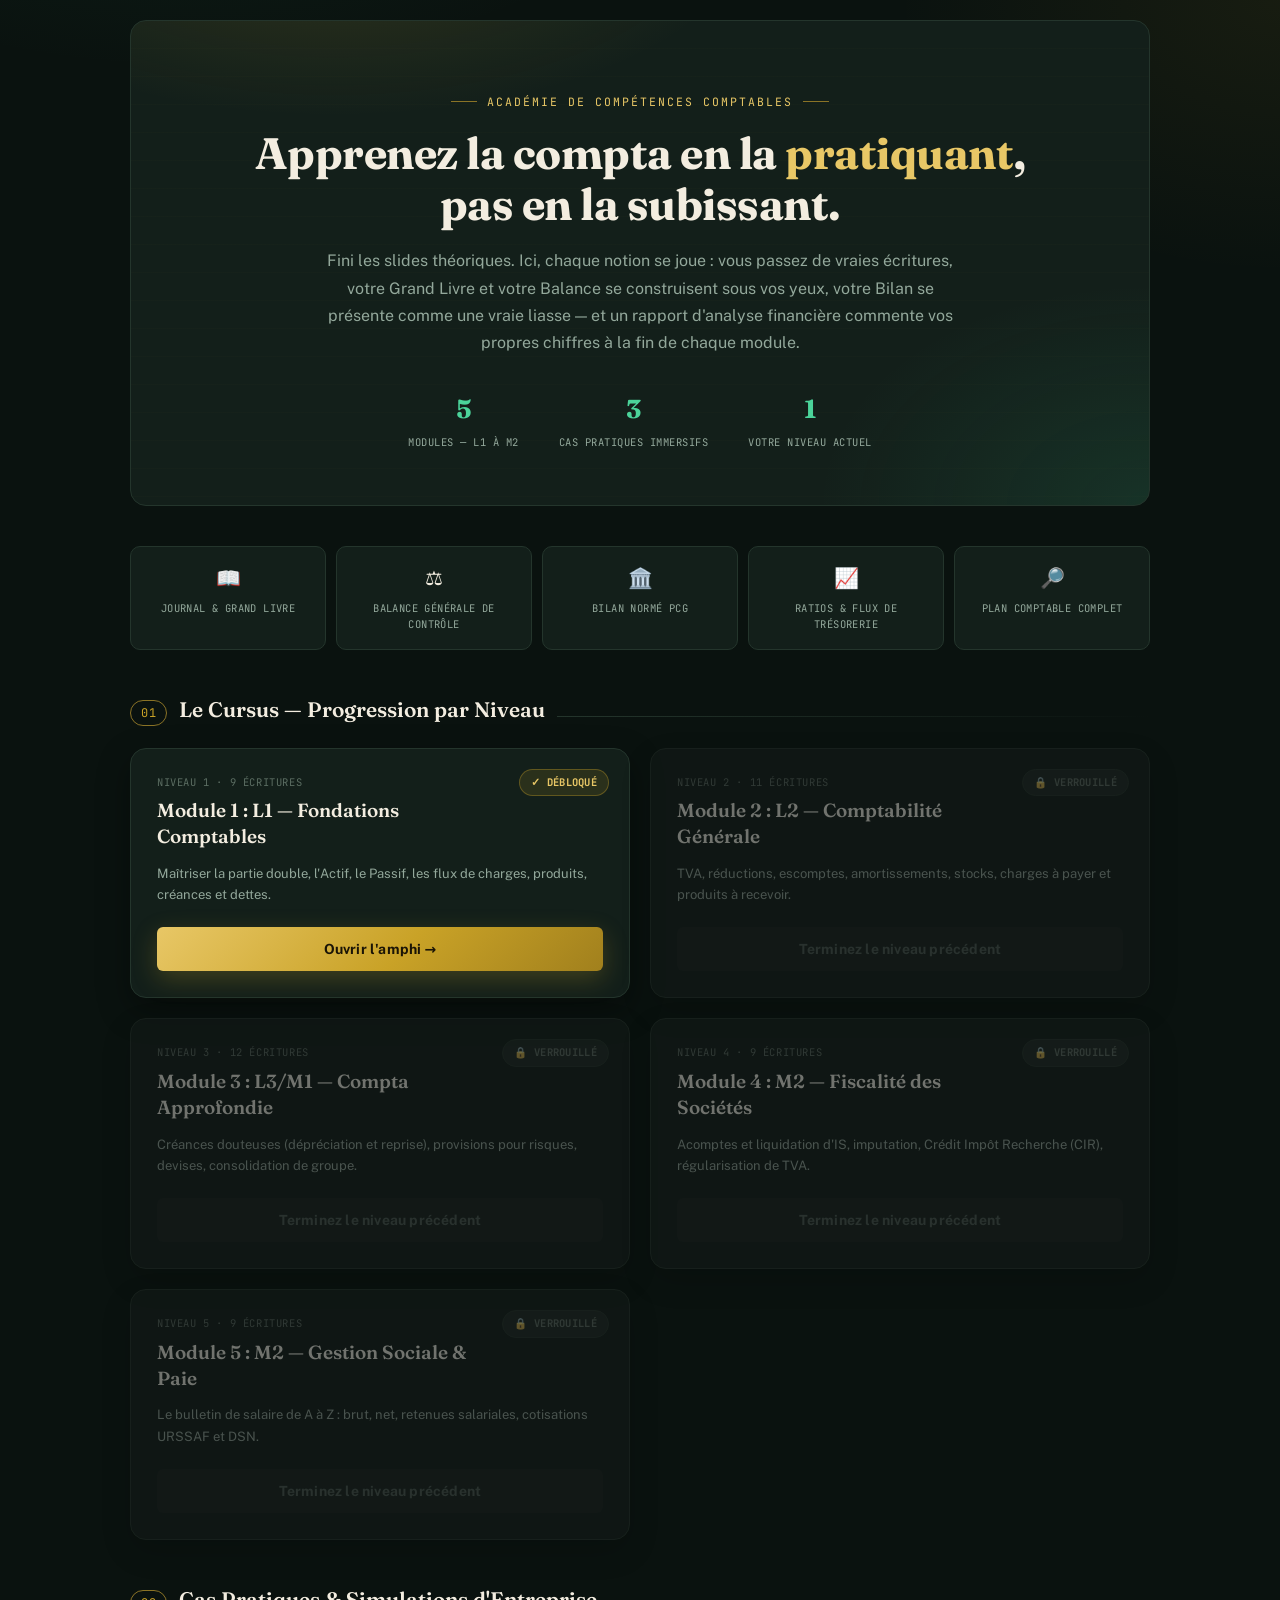
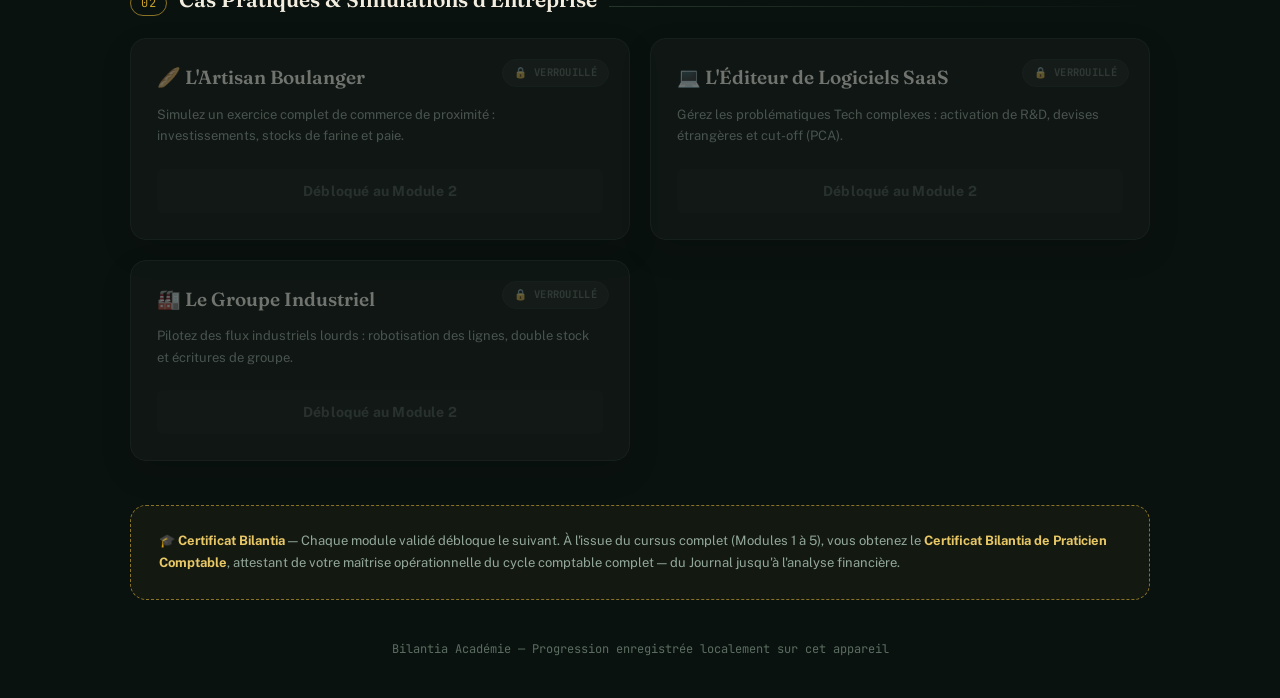
==== index.html @ 4e17cd3b "Rename Index.html to index.html" ====
<!DOCTYPE html>
<html lang="fr">
<head>
    <meta charset="UTF-8">
    <meta name="viewport" content="width=device-width, initial-scale=1.0">
    <title>Bilantia | Académie de Compétences Comptables</title>
    <meta name="description" content="Apprenez la comptabilité en passant de vraies écritures, pas en lisant des slides. Journal, Grand Livre, Balance, Bilan normé et analyse financière — comme en cabinet.">
    <link rel="stylesheet" href="style.css">
    <style>
        body { padding: 20px; box-sizing: border-box; }
        .hub-container { max-width: 1020px; width: 100%; margin: 0 auto; }

        .hero {
            position: relative;
            padding: 64px 40px 52px;
            margin-bottom: 40px;
            border-radius: var(--radius-lg);
            border: 1px solid var(--border-color);
            background:
                radial-gradient(ellipse 700px 320px at 20% -20%, rgba(201,162,39,0.16), transparent 60%),
                radial-gradient(ellipse 600px 400px at 100% 100%, rgba(47,168,118,0.14), transparent 55%),
                var(--bg-card);
            overflow: hidden;
            text-align: center;
        }
        .hero::after {
            content: "";
            position: absolute; inset: 0;
            background-image: repeating-linear-gradient(180deg, transparent, transparent 27px, rgba(201,162,39,0.03) 28px);
            pointer-events: none;
        }
        .hero-eyebrow {
            font-family: var(--font-mono); font-size: 11.5px; letter-spacing: 2px; text-transform: uppercase;
            color: var(--gold-bright); margin-bottom: 18px; display: inline-flex; align-items: center; gap: 10px;
        }
        .hero-eyebrow::before, .hero-eyebrow::after { content: ""; width: 26px; height: 1px; background: var(--gold-dim); }
        .hero h1 {
            font-family: var(--font-display); font-weight: 700; font-size: 44px; line-height: 1.15;
            margin: 0 0 18px; color: var(--text-main); letter-spacing: -0.5px;
        }
        .hero h1 em { font-style: normal; color: var(--gold-bright); }
        .hero p.lede { color: var(--text-muted); font-size: 16px; line-height: 1.7; max-width: 640px; margin: 0 auto 8px; position: relative; }
        .hero-stats { display: flex; justify-content: center; gap: 40px; margin-top: 34px; flex-wrap: wrap; position: relative; }
        .hero-stat { text-align: center; }
        .hero-stat strong { display: block; font-family: var(--font-display); font-size: 26px; font-weight: 700; color: var(--emerald-bright); }
        .hero-stat span { font-family: var(--font-mono); font-size: 10.5px; color: var(--text-muted); text-transform: uppercase; letter-spacing: 0.5px; }

        .feature-strip { display: grid; grid-template-columns: repeat(5, 1fr); gap: 10px; margin-bottom: 44px; }
        @media(max-width: 900px) { .feature-strip { grid-template-columns: repeat(2, 1fr); } }
        .feature-chip {
            background: var(--bg-card); border: 1px solid var(--border-color); border-radius: var(--radius-md);
            padding: 16px 14px; text-align: center;
        }
        .feature-chip .ic { font-size: 20px; margin-bottom: 8px; }
        .feature-chip .tt { font-family: var(--font-mono); font-size: 10.5px; color: var(--text-muted); text-transform: uppercase; letter-spacing: 0.4px; line-height: 1.5; }

        .section-header { display: flex; align-items: baseline; gap: 12px; margin-bottom: 22px; margin-top: 44px; }
        .section-header .num { font-family: var(--font-mono); font-size: 12px; color: var(--gold); border: 1px solid var(--gold-dim); border-radius: 20px; padding: 3px 10px; letter-spacing: 0.5px; }
        .section-header h2 { font-family: var(--font-display); font-weight: 600; font-size: 21px; color: var(--text-main); margin: 0; }
        .section-header .rule { flex: 1; height: 1px; background: linear-gradient(90deg, var(--border-color), transparent); }

        .modules-grid { display: grid; grid-template-columns: 1fr 1fr; gap: 20px; margin-bottom: 12px; }
        @media(max-width: 768px) { .modules-grid { grid-template-columns: 1fr; } .hero h1 { font-size: 32px; } .hero { padding: 44px 24px 36px; } }

        .module-card .level-tag { font-family: var(--font-mono); font-size: 10.5px; color: var(--text-faint); text-transform: uppercase; letter-spacing: 0.6px; margin-bottom: 8px; display: block; }

        .certificate-note {
            margin-top: 44px; padding: 24px 28px; border-radius: var(--radius-lg); border: 1px dashed var(--gold-dim);
            background: rgba(201,162,39,0.05); font-size: 13px; color: var(--text-muted); line-height: 1.7;
        }
        .certificate-note strong { color: var(--gold-bright); }

        footer.hub-footer { text-align: center; margin: 40px 0 20px; color: var(--text-faint); font-size: 12px; font-family: var(--font-mono); }
    </style>
</head>
<body>
    <div class="hub-container" style="animation: slideUp 0.5s ease;">

        <div class="hero">
            <div class="hero-eyebrow">Académie de compétences comptables</div>
            <h1>Apprenez la compta en la <em>pratiquant</em>,<br>pas en la subissant.</h1>
            <p class="lede">Fini les slides théoriques. Ici, chaque notion se joue : vous passez de vraies écritures, votre Grand Livre et votre Balance se construisent sous vos yeux, votre Bilan se présente comme une vraie liasse — et un rapport d'analyse financière commente vos propres chiffres à la fin de chaque module.</p>
            <div class="hero-stats">
                <div class="hero-stat"><strong id="stat-modules">5</strong><span>Modules — L1 à M2</span></div>
                <div class="hero-stat"><strong id="stat-cases">3</strong><span>Cas pratiques immersifs</span></div>
                <div class="hero-stat"><strong id="stat-level">1</strong><span>Votre niveau actuel</span></div>
            </div>
        </div>

        <div class="feature-strip">
            <div class="feature-chip"><div class="ic">📖</div><div class="tt">Journal &amp; Grand Livre</div></div>
            <div class="feature-chip"><div class="ic">⚖️</div><div class="tt">Balance Générale de Contrôle</div></div>
            <div class="feature-chip"><div class="ic">🏛️</div><div class="tt">Bilan Normé PCG</div></div>
            <div class="feature-chip"><div class="ic">📈</div><div class="tt">Ratios &amp; Flux de Trésorerie</div></div>
            <div class="feature-chip"><div class="ic">🔎</div><div class="tt">Plan Comptable Complet</div></div>
        </div>

        <div class="section-header">
            <span class="num">01</span>
            <h2>Le Cursus — Progression par Niveau</h2>
            <div class="rule"></div>
        </div>
        <div class="modules-grid" id="modules-list"></div>

        <div class="section-header">
            <span class="num">02</span>
            <h2>Cas Pratiques &amp; Simulations d'Entreprise</h2>
            <div class="rule"></div>
        </div>
        <div class="modules-grid" id="cases-list"></div>

        <div class="certificate-note">
            🎓 <strong>Certificat Bilantia</strong> — Chaque module validé débloque le suivant. À l'issue du cursus complet (Modules 1 à 5), vous obtenez le <strong>Certificat Bilantia de Praticien Comptable</strong>, attestant de votre maîtrise opérationnelle du cycle comptable complet — du Journal jusqu'à l'analyse financière.
        </div>

        <footer class="hub-footer">Bilantia Académie — Progression enregistrée localement sur cet appareil</footer>
    </div>

    <script>
        const configModules = [
            { id: "mod1", name: "Module 1 : L1 — Fondations Comptables", desc: "Maîtriser la partie double, l'Actif, le Passif, les flux de charges, produits, créances et dettes.", level: 1, tag: "9 écritures" },
            { id: "mod2", name: "Module 2 : L2 — Comptabilité Générale", desc: "TVA, réductions, escomptes, amortissements, stocks, charges à payer et produits à recevoir.", level: 2, tag: "11 écritures" },
            { id: "mod3", name: "Module 3 : L3/M1 — Compta Approfondie", desc: "Créances douteuses (dépréciation et reprise), provisions pour risques, devises, consolidation de groupe.", level: 3, tag: "12 écritures" },
            { id: "mod4", name: "Module 4 : M2 — Fiscalité des Sociétés", desc: "Acomptes et liquidation d'IS, imputation, Crédit Impôt Recherche (CIR), régularisation de TVA.", level: 4, tag: "9 écritures" },
            { id: "mod5", name: "Module 5 : M2 — Gestion Sociale & Paie", desc: "Le bulletin de salaire de A à Z : brut, net, retenues salariales, cotisations URSSAF et DSN.", level: 5, tag: "9 écritures" }
        ];

        const configCases = [
            { id: "boulangerie", name: "🥖 L'Artisan Boulanger", desc: "Simulez un exercice complet de commerce de proximité : investissements, stocks de farine et paie." },
            { id: "saas", name: "💻 L'Éditeur de Logiciels SaaS", desc: "Gérez les problématiques Tech complexes : activation de R&D, devises étrangères et cut-off (PCA)." },
            { id: "industrie", name: "🏭 Le Groupe Industriel", desc: "Pilotez des flux industriels lourds : robotisation des lignes, double stock et écritures de groupe." }
        ];

        function renderHub() {
            let userProgress = parseInt(localStorage.getItem('bt_highest_level')) || 1;
            document.getElementById('stat-level').innerText = userProgress;

            const modContainer = document.getElementById('modules-list');
            modContainer.innerHTML = '';
            configModules.forEach(mod => {
                const isLocked = mod.level > userProgress;
                modContainer.innerHTML += `
                    <div class="module-card ${isLocked ? 'locked' : ''}">
                        <span class="${isLocked ? 'lock-badge' : 'unlocked-badge'}">${isLocked ? '🔒 Verrouillé' : '✓ Débloqué'}</span>
                        <span class="level-tag">Niveau ${mod.level} · ${mod.tag}</span>
                        <h3>${mod.name}</h3>
                        <p>${mod.desc}</p>
                        <button ${isLocked ? 'disabled' : ''} onclick="launch('${mod.id}')" class="btn-main" style="${isLocked ? 'background:#1a2420;color:#4d5c53;box-shadow:none;cursor:not-allowed;' : ''}">
                            ${isLocked ? 'Terminez le niveau précédent' : "Ouvrir l'amphi →"}
                        </button>
                    </div>`;
            });

            const casesContainer = document.getElementById('cases-list');
            casesContainer.innerHTML = '';
            configCases.forEach(c => {
                const isLocked = userProgress < 2;
                casesContainer.innerHTML += `
                    <div class="module-card ${isLocked ? 'locked' : ''}">
                        <span class="${isLocked ? 'lock-badge' : 'unlocked-badge'}" style="${isLocked ? '' : 'color:#7fb1e8;background:rgba(77,143,209,0.15);border-color:rgba(77,143,209,0.35);'}">${isLocked ? '🔒 Verrouillé' : '⚡ Simulateur'}</span>
                        <h3>${c.name}</h3>
                        <p>${c.desc}</p>
                        <button ${isLocked ? 'disabled' : ''} onclick="launch('${c.id}')" class="btn-main" style="${isLocked ? 'background:#1a2420;color:#4d5c53;box-shadow:none;cursor:not-allowed;' : 'background:linear-gradient(135deg, #7fb1e8 0%, #4d8fd1 100%);color:#0a1512;box-shadow:0 8px 22px rgba(77,143,209,0.25);'}">
                            ${isLocked ? 'Débloqué au Module 2' : "Lancer l'immersion →"}
                        </button>
                    </div>`;
            });
        }

        function launch(id) {
            localStorage.setItem('bt_current_module', id);
            localStorage.removeItem('bt_active_save');
            window.location.href = 'game.html';
        }

        window.onload = renderHub;
    </script>
</body>
</html>
---- style.css ----
@import url('https://fonts.googleapis.com/css2?family=Fraunces:opsz,wght@9..144,500;9..144,600;9..144,700;9..144,800&family=Public+Sans:wght@400;500;600;700;800&family=JetBrains+Mono:wght@400;500;600;700&display=swap');

/* ============================================================
   EXPERTCOMPTA — DESIGN SYSTEM "GRAND LIVRE"
   Palette: encre de bilan (vert forêt profond) + sceau doré
   Serif éditoriale pour les titres, mono pour tous les chiffres
   ============================================================ */

:root {
    /* Surfaces */
    --bg-void: #0a120f;
    --bg-main: #0d1613;
    --bg-card: #131f1a;
    --bg-card-raised: #182620;
    --bg-inset: #0a1512;
    --border-color: #24352c;
    --border-soft: #1c2820;

    /* Text */
    --text-main: #f3ede0;
    --text-muted: #93a89b;
    --text-faint: #5b6d62;
    --paper: #f3ede0;

    /* Accents */
    --gold: #c9a227;
    --gold-bright: #e8c766;
    --gold-dim: #8a7326;
    --emerald: #2fa876;
    --emerald-bright: #4bd39a;
    --emerald-deep: #123527;
    --debit-red: #c1503d;
    --debit-red-bright: #e2725c;
    --credit-blue: #4d8fd1;

    --gradient-seal: linear-gradient(135deg, #e8c766 0%, #c9a227 55%, #a1801d 100%);
    --gradient-emerald: linear-gradient(135deg, #4bd39a 0%, #2fa876 100%);
    --gradient-vault: linear-gradient(180deg, #131f1a 0%, #0d1613 100%);

    --radius-sm: 6px;
    --radius-md: 10px;
    --radius-lg: 16px;

    --shadow-card: 0 12px 32px rgba(0,0,0,0.35);
    --shadow-gold: 0 8px 24px rgba(201,162,39,0.25);
    --shadow-emerald: 0 8px 24px rgba(47,168,118,0.22);

    --font-display: 'Fraunces', Georgia, serif;
    --font-body: 'Public Sans', system-ui, sans-serif;
    --font-mono: 'JetBrains Mono', 'SF Mono', monospace;
}

* { box-sizing: border-box; }

body {
    font-family: var(--font-body);
    background-color: var(--bg-void);
    background-image:
        radial-gradient(ellipse 900px 500px at 15% -10%, rgba(47,168,118,0.10), transparent 60%),
        radial-gradient(ellipse 700px 500px at 100% 0%, rgba(201,162,39,0.07), transparent 55%);
    color: var(--text-main);
    margin: 0; padding: 0;
    -webkit-font-smoothing: antialiased;
    line-height: 1.5;
}

.container { max-width: 1400px; margin: 0 auto; padding: 25px; }

::selection { background: rgba(201,162,39,0.35); color: var(--text-main); }

/* Scrollbar, subtle */
::-webkit-scrollbar { width: 10px; height: 10px; }
::-webkit-scrollbar-track { background: var(--bg-void); }
::-webkit-scrollbar-thumb { background: var(--border-color); border-radius: 10px; }
::-webkit-scrollbar-thumb:hover { background: var(--gold-dim); }

/* ============================================================
   HEADER
   ============================================================ */
header {
    display: flex;
    justify-content: space-between;
    align-items: center;
    background: linear-gradient(180deg, rgba(19,31,26,0.92) 0%, rgba(13,22,19,0.92) 100%);
    backdrop-filter: blur(14px);
    padding: 18px 28px;
    border-radius: var(--radius-lg);
    border: 1px solid var(--border-color);
    margin-bottom: 25px;
    box-shadow: var(--shadow-card);
    position: relative;
}
header::before {
    content: "";
    position: absolute; top: 0; left: 24px; right: 24px; height: 1px;
    background: linear-gradient(90deg, transparent, rgba(201,162,39,0.5), transparent);
}

.header-right-block { display: flex; align-items: center; gap: 18px !important; }

.xp-container { display: flex; flex-direction: column; justify-content: center; }

.logo {
    font-family: var(--font-display);
    font-size: 23px;
    font-weight: 700;
    color: var(--text-main);
    letter-spacing: 0.2px;
    cursor: pointer;
    display: flex;
    align-items: center;
    gap: 9px;
}
.logo::before {
    content: "◈";
    color: var(--gold);
    font-size: 18px;
}
.mission-subtitle {
    font-family: var(--font-mono);
    font-size: 11.5px;
    color: var(--text-muted);
    margin-top: 5px;
    font-weight: 500;
    letter-spacing: 0.3px;
    text-transform: uppercase;
}

.grid { display: grid; grid-template-columns: 1.1fr 0.9fr; gap: 25px; }
@media (max-width: 1150px) { .grid { grid-template-columns: 1fr; } }

/* ============================================================
   CARDS — "feuillets de grand livre"
   ============================================================ */
.card {
    background:
        repeating-linear-gradient(180deg, transparent, transparent 27px, rgba(201,162,39,0.035) 28px),
        var(--bg-card);
    border: 1px solid var(--border-color);
    border-radius: var(--radius-lg);
    padding: 26px;
    margin-bottom: 22px;
    box-shadow: var(--shadow-card);
    position: relative;
    overflow: hidden;
}
.card::before {
    content: "";
    position: absolute; left: 0; top: 0; bottom: 0; width: 3px;
    background: var(--gradient-emerald);
    opacity: 0.55;
}

.module-card {
    background: var(--bg-card);
    border: 1px solid var(--border-color);
    border-radius: var(--radius-lg);
    padding: 26px;
    position: relative;
    box-shadow: var(--shadow-card);
    transition: all 0.25s ease;
}
.module-card:hover:not(.locked) { border-color: var(--gold-dim); transform: translateY(-3px); box-shadow: var(--shadow-gold); }
.module-card.locked { opacity: 0.45; cursor: not-allowed; filter: grayscale(0.4); }

.module-card h3 {
    font-family: var(--font-display);
    margin-top: 0;
    font-size: 19px;
    font-weight: 600;
    color: var(--text-main);
    margin-bottom: 12px;
    padding-right: 120px;
    line-height: 1.35;
}
.module-card p { font-size: 13px; color: var(--text-muted); line-height: 1.65; margin-bottom: 22px; padding-right: 8px; }

.grid-2 { display: grid; grid-template-columns: 1fr 1fr; gap: 20px; }
.form-group { margin-bottom: 15px; }
label {
    display: block; font-weight: 600; font-size: 11px; color: var(--gold-bright);
    margin-bottom: 7px; text-transform: uppercase; letter-spacing: 0.8px;
    font-family: var(--font-mono);
}

select, input[type="number"] {
    width: 100%; padding: 12px 14px; background-color: var(--bg-inset); border: 1px solid var(--border-color);
    border-radius: var(--radius-sm); color: var(--text-main); box-sizing: border-box; font-size: 14px; font-weight: 500;
    font-family: var(--font-mono);
    transition: border-color 0.2s ease, box-shadow 0.2s ease;
}
select:focus, input[type="number"]:focus { outline: none; border-color: var(--gold); box-shadow: 0 0 0 3px rgba(201,162,39,0.15); }

/* ============================================================
   BUTTONS
   ============================================================ */
.btn-main {
    background: var(--gradient-seal); color: #1a1406; border: none;
    padding: 14px 20px; border-radius: var(--radius-sm); font-weight: 700; font-size: 14px; cursor: pointer; width: 100%;
    box-shadow: var(--shadow-gold); transition: all 0.2s ease;
    font-family: var(--font-body);
    letter-spacing: 0.2px;
}
.btn-main:hover { transform: translateY(-1px); box-shadow: 0 10px 28px rgba(201,162,39,0.4); filter: brightness(1.05); }
.btn-main:active { transform: translateY(0); }

.btn-secondary {
    background: var(--bg-card-raised); border: 1px solid var(--border-color); color: var(--text-main);
    padding: 9px 16px; border-radius: var(--radius-sm); font-size: 13px; font-weight: 600; cursor: pointer;
    transition: all 0.2s ease;
}
.btn-secondary:hover { background: #203026; border-color: var(--gold-dim); }

.btn-danger {
    background: rgba(193,80,61,0.12); border: 1px solid rgba(193,80,61,0.3); color: var(--debit-red-bright);
    padding: 5px 9px; border-radius: 6px; cursor: pointer; font-size: 12px; transition: all 0.2s ease;
}
.btn-danger:hover { background: var(--debit-red); color: white; }

.error-box {
    background: rgba(193,80,61,0.1); border: 1px solid rgba(193,80,61,0.3); color: #f0ada0;
    padding: 14px 16px; border-radius: var(--radius-sm); margin-bottom: 20px; font-size: 13.5px; display: none;
    display: none; align-items: center; gap: 10px;
}
.error-box.visible { display: flex; }

.financial-line {
    display: flex; justify-content: space-between; align-items: center; font-size: 13px; padding: 9px 13px;
    background: rgba(10,21,18,0.5); border-radius: 6px; margin-bottom: 6px; border-left: 3px solid transparent;
    font-family: var(--font-mono);
}
.financial-line span:first-child { font-family: var(--font-body); color: var(--text-muted); }
.financial-line strong { color: var(--text-main); font-weight: 600; }

/* ============================================================
   BILAN SUB-TITLES
   ============================================================ */
.title-actif, .title-passif {
    font-family: var(--font-mono);
    font-size: 11.5px;
    letter-spacing: 0.6px;
    text-transform: uppercase;
    padding-bottom: 8px;
    margin-bottom: 18px;
    margin-top: 5px;
    font-weight: 600;
}
.title-actif { color: var(--emerald-bright); border-bottom: 2px solid rgba(47,168,118,0.2); }
.title-passif { color: #7fb1e8; border-bottom: 2px solid rgba(77,143,209,0.2); }

#actif-list .financial-line { border-left-color: var(--emerald); }
#passif-list .financial-line { border-left-color: var(--credit-blue); }
#charges-list .financial-line { border-left-color: var(--debit-red); }
#produits-list .financial-line { border-left-color: var(--gold); }

/* ============================================================
   LEDGER TABLE — double-entry look, red/green ink convention
   ============================================================ */
table { width: 100%; border-collapse: collapse; }
th, td { padding: 12px 10px; border-bottom: 1px solid var(--border-soft); font-size: 13px; text-align: left; }
th {
    color: var(--text-faint); font-size: 10.5px; text-transform: uppercase; letter-spacing: 0.7px;
    font-family: var(--font-mono); font-weight: 600;
}
th:nth-child(2) { color: var(--debit-red-bright); border-right: 1px solid var(--border-soft); }
th:nth-child(3) { color: var(--emerald-bright); }
td:nth-child(2), td:nth-child(3) { font-family: var(--font-mono); }
td:nth-child(2) { border-right: 1px solid var(--border-soft); color: var(--debit-red-bright); }
td:nth-child(3) { color: var(--emerald-bright); }
td strong { color: var(--gold-bright); font-family: var(--font-mono); font-weight: 600; }

/* ============================================================
   XP / PROGRESS
   ============================================================ */
.xp-text {
    font-size: 10.5px; font-weight: 700; color: var(--gold-bright); text-align: left; margin-bottom: 6px;
    text-transform: uppercase; letter-spacing: 0.7px; font-family: var(--font-mono);
}
.xp-bar-container { width: 150px; height: 7px; background: var(--bg-inset); border-radius: 10px; overflow: hidden; border: 1px solid var(--border-color); }
.xp-bar { width: 0%; height: 100%; background: var(--gradient-seal); border-radius: 10px; transition: width 0.5s cubic-bezier(.4,0,.2,1); }

.lock-badge {
    position: absolute; top: 20px; right: 20px; background: #202b25; color: var(--text-faint);
    padding: 5px 11px; border-radius: 20px; font-size: 10.5px; font-weight: 700; border: 1px solid var(--border-color);
    font-family: var(--font-mono); letter-spacing: 0.3px; text-transform: uppercase;
}
.unlocked-badge {
    position: absolute; top: 20px; right: 20px; background: rgba(201,162,39,0.13); color: var(--gold-bright);
    padding: 5px 11px; border-radius: 20px; font-size: 10.5px; font-weight: 700; border: 1px solid rgba(201,162,39,0.35);
    font-family: var(--font-mono); letter-spacing: 0.3px; text-transform: uppercase;
}

/* ============================================================
   SUCCESS PANEL — stamped certificate feel
   ============================================================ */
.success-card {
    background:
        radial-gradient(circle at 90% -10%, rgba(201,162,39,0.14), transparent 55%),
        linear-gradient(135deg, rgba(47,168,118,0.12) 0%, rgba(18,53,39,0.15) 100%);
    border: 1px solid rgba(201,162,39,0.35);
    color: var(--paper);
    animation: slideUp 0.4s ease;
}
.success-card h3 {
    font-family: var(--font-display); font-weight: 700; color: var(--gold-bright); font-size: 19px; margin-top: 0;
    display: flex; align-items: center; gap: 8px;
}
@keyframes slideUp { from { transform: translateY(15px); opacity: 0; } to { transform: translateY(0); opacity: 1; } }

@media (prefers-reduced-motion: reduce) {
    * { animation-duration: 0.01ms !important; transition-duration: 0.01ms !important; }
}

/* ============================================================
   TABS
   ============================================================ */
.tab-nav {
    display: flex; gap: 6px; margin-bottom: 22px; flex-wrap: wrap;
    background: var(--bg-card); border: 1px solid var(--border-color); border-radius: var(--radius-md);
    padding: 6px;
}
.tab-btn {
    flex: 1; min-width: 120px; background: transparent; border: none; color: var(--text-muted);
    padding: 11px 14px; border-radius: 8px; font-size: 13px; font-weight: 600; cursor: pointer;
    font-family: var(--font-body); transition: all 0.2s ease;
}
.tab-btn:hover { background: var(--bg-card-raised); color: var(--text-main); }
.tab-btn.active { background: var(--gradient-seal); color: #1a1406; box-shadow: var(--shadow-gold); }

.tab-panel { display: none; animation: slideUp 0.3s ease; }
.tab-panel.active { display: block; }

.tab-heading {
    font-family: var(--font-display); font-weight: 600; font-size: 18px; color: var(--text-main);
    margin-bottom: 8px;
}
.tab-heading-sub { font-family: var(--font-mono); font-size: 11px; color: var(--text-faint); font-weight: 400; text-transform: uppercase; }
.tab-desc { font-size: 13.5px; color: var(--text-muted); line-height: 1.65; margin-bottom: 22px; max-width: 760px; }
.empty-state { color: var(--text-faint); font-size: 13px; font-style: italic; padding: 20px 0; }

/* ============================================================
   PIÈCE STRIP (date + numéro de pièce)
   ============================================================ */
.piece-strip {
    display: flex; gap: 16px; flex-wrap: wrap; font-family: var(--font-mono); font-size: 11px;
    color: var(--text-faint); margin-bottom: 12px; letter-spacing: 0.3px;
}
.piece-strip span { background: var(--bg-inset); border: 1px solid var(--border-soft); padding: 4px 10px; border-radius: 20px; }
.factor-tag { color: var(--gold-bright) !important; border-color: rgba(201,162,39,0.35) !important; }

.account-hint { font-size: 11.5px; color: var(--text-faint); margin-top: 6px; min-height: 14px; font-family: var(--font-mono); }

/* ============================================================
   GRAND LIVRE
   ============================================================ */
.ledger-account {
    border: 1px solid var(--border-color); border-radius: var(--radius-sm); margin-bottom: 16px; overflow: hidden;
    background: var(--bg-inset);
}
.ledger-account-header {
    display: flex; align-items: center; gap: 10px; padding: 12px 16px; background: var(--bg-card-raised);
    flex-wrap: wrap;
}
.ledger-code { font-family: var(--font-mono); color: var(--gold-bright); font-weight: 700; font-size: 13px; }
.ledger-label { flex: 1; font-size: 13px; color: var(--text-main); }
.ledger-solde { font-family: var(--font-mono); font-size: 12.5px; font-weight: 600; padding: 3px 10px; border-radius: 20px; }
.ledger-solde.debit { color: var(--debit-red-bright); background: rgba(193,80,61,0.1); }
.ledger-solde.credit { color: var(--emerald-bright); background: rgba(47,168,118,0.1); }

.ledger-table { width: 100%; }
.ledger-table th { background: transparent; padding: 6px 16px; }
.ledger-table td { padding: 6px 16px; border-bottom: 1px dashed var(--border-soft); font-family: var(--font-mono); font-size: 12.5px; }
.ledger-table td:first-child { color: var(--debit-red-bright); }
.ledger-table td:last-child { color: var(--emerald-bright); }
.ledger-table tfoot td { border-top: 2px solid var(--border-color); border-bottom: none; font-weight: 700; color: var(--text-main); }

/* ============================================================
   BALANCE GÉNÉRALE
   ============================================================ */
.balance-table { width: 100%; font-size: 12.5px; }
.balance-table th { font-family: var(--font-mono); }
.balance-table td { font-family: var(--font-mono); }
.balance-table td:first-child { font-family: var(--font-body); }
.balance-table tfoot td { border-top: 2px solid var(--gold-dim); font-weight: 700; color: var(--gold-bright); }
.balance-check {
    margin-top: 16px; padding: 12px 16px; border-radius: var(--radius-sm); font-size: 13px; font-weight: 600;
    font-family: var(--font-mono);
}
.balance-check.ok { background: rgba(47,168,118,0.12); color: var(--emerald-bright); border: 1px solid rgba(47,168,118,0.3); }
.balance-check.error { background: rgba(193,80,61,0.12); color: var(--debit-red-bright); border: 1px solid rgba(193,80,61,0.3); }

/* ============================================================
   BILAN — RUBRIQUES
   ============================================================ */
.rubrique-block { margin-bottom: 20px; }
.rubrique-title {
    font-family: var(--font-mono); font-size: 11px; text-transform: uppercase; letter-spacing: 0.6px;
    color: var(--text-muted); padding-bottom: 6px; border-bottom: 1px solid var(--border-soft); margin-bottom: 10px;
    font-weight: 600;
}
.rubrique-subtotal { border-left: none !important; background: var(--bg-card-raised) !important; font-weight: 700; margin-top: 4px; }
.total-line { font-weight: bold; border-left: none; background: rgba(201,162,39,0.1); }

/* ============================================================
   ANALYSE — RATIOS
   ============================================================ */
.ratio-grid { display: grid; grid-template-columns: repeat(auto-fit, minmax(230px, 1fr)); gap: 16px; }
.ratio-card {
    background: var(--bg-inset); border: 1px solid var(--border-color); border-radius: var(--radius-md);
    padding: 18px;
}
.ratio-label { font-family: var(--font-mono); font-size: 11px; text-transform: uppercase; letter-spacing: 0.5px; color: var(--gold-bright); margin-bottom: 8px; }
.ratio-value { font-family: var(--font-display); font-size: 28px; font-weight: 700; color: var(--text-main); margin-bottom: 6px; }
.ratio-formula { font-family: var(--font-mono); font-size: 10.5px; color: var(--text-faint); margin-bottom: 8px; }
.ratio-interp { font-size: 12.5px; color: var(--text-muted); line-height: 1.5; }

/* ============================================================
   ANALYSE — CASHFLOW & CA3
   ============================================================ */
.cashflow-line { display: flex; justify-content: space-between; padding: 8px 4px; font-size: 13.5px; }
.cashflow-line.sub { font-size: 11.5px; color: var(--text-faint); padding-top: 0; margin-bottom: 6px; }
.cashflow-line.total { font-weight: 600; border-top: 1px solid var(--border-soft); }
.cashflow-line.grand-total { font-weight: 700; font-family: var(--font-mono); color: var(--credit-blue); }
.cashflow-check { margin-top: 14px; padding: 12px 16px; border-radius: var(--radius-sm); font-size: 13px; }
.cashflow-check.ok { background: rgba(47,168,118,0.12); color: var(--emerald-bright); }
.cashflow-check.warn { background: rgba(201,162,39,0.12); color: var(--gold-bright); }

.ca3-line { display: flex; justify-content: space-between; padding: 9px 4px; font-size: 13.5px; font-family: var(--font-mono); border-bottom: 1px dashed var(--border-soft); }
.ca3-line.total { font-weight: 700; color: var(--gold-bright); border-bottom: none; border-top: 2px solid var(--gold-dim); margin-top: 4px; padding-top: 12px; }
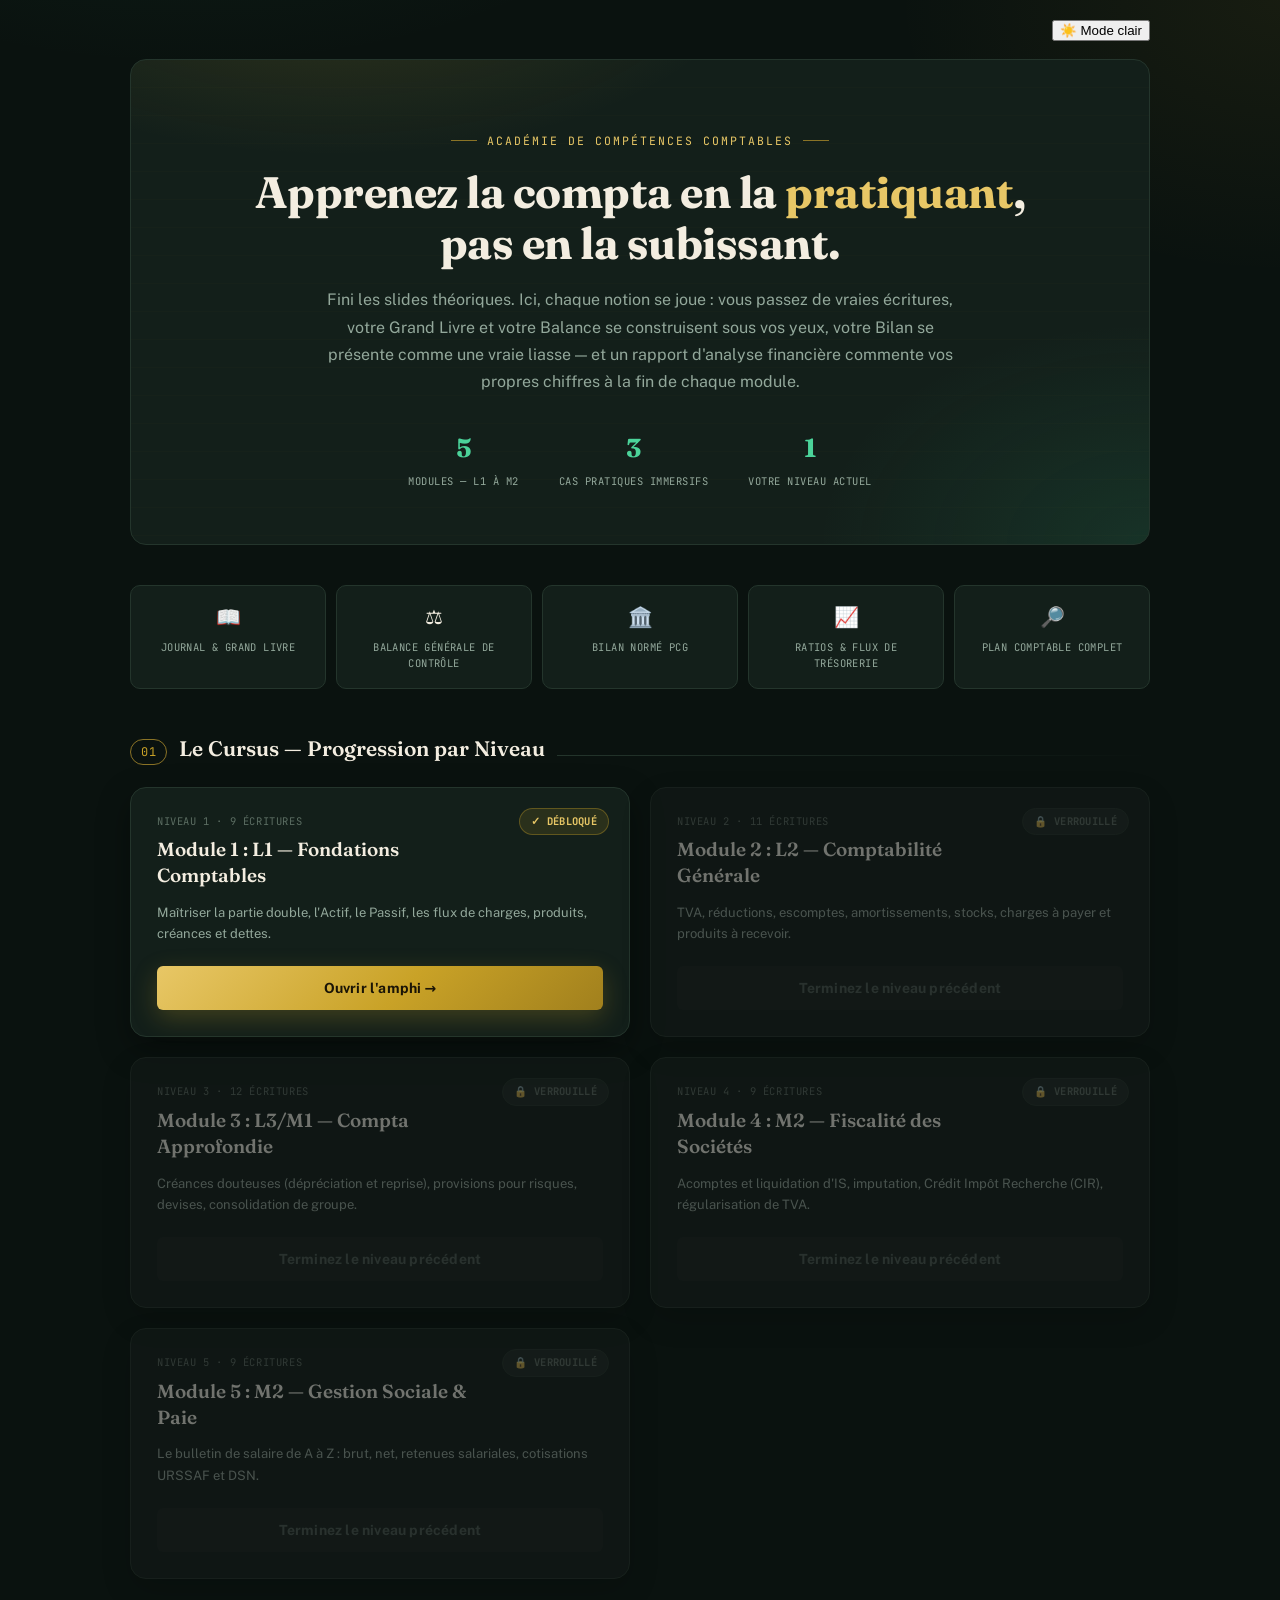
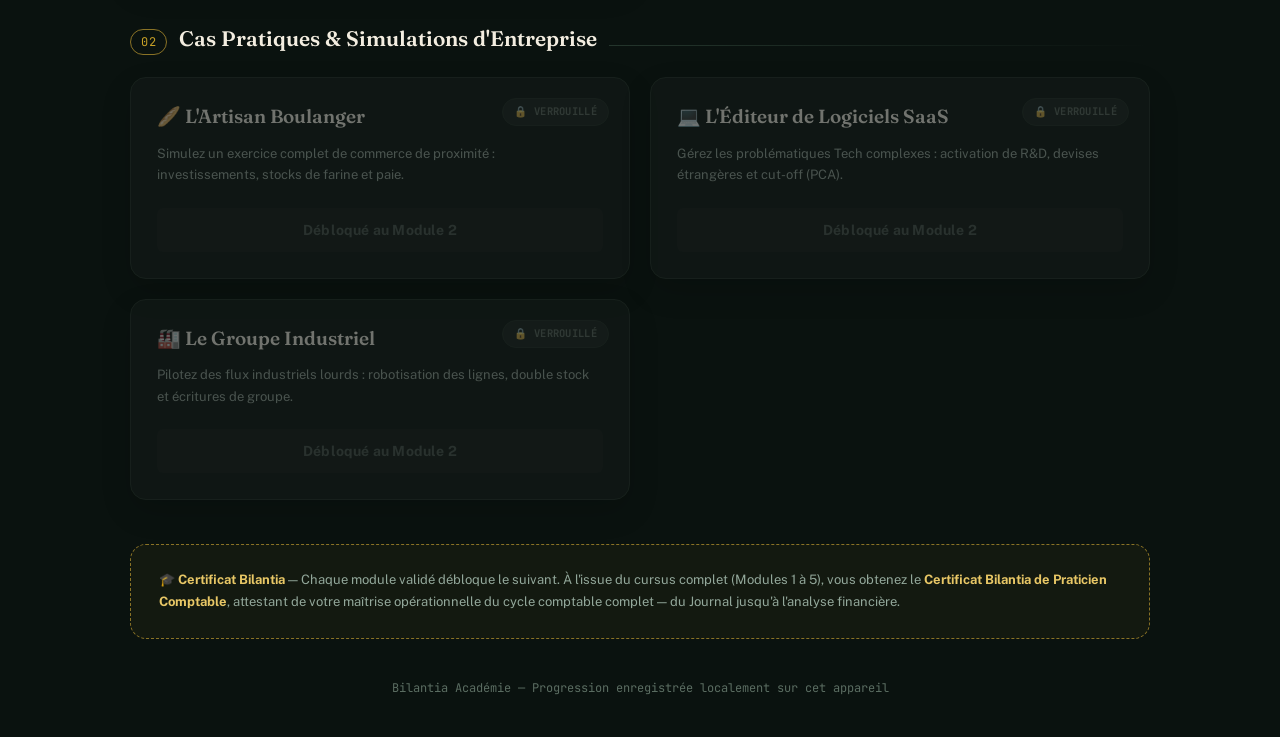
==== commit bdee4e64: "Update index.html" ====
--- a/index.html
+++ b/index.html
@@ -6,6 +6,7 @@
     <title>Bilantia | Académie de Compétences Comptables</title>
     <meta name="description" content="Apprenez la comptabilité en passant de vraies écritures, pas en lisant des slides. Journal, Grand Livre, Balance, Bilan normé et analyse financière — comme en cabinet.">
     <link rel="stylesheet" href="style.css">
+    <script src="js/theme.js"></script>
     <style>
         body { padding: 20px; box-sizing: border-box; }
         .hub-container { max-width: 1020px; width: 100%; margin: 0 auto; }
@@ -70,11 +71,17 @@
         }
         .certificate-note strong { color: var(--gold-bright); }
 
+        .hub-topbar { display: flex; justify-content: flex-end; margin-bottom: 18px; }
+
         footer.hub-footer { text-align: center; margin: 40px 0 20px; color: var(--text-faint); font-size: 12px; font-family: var(--font-mono); }
     </style>
 </head>
 <body>
     <div class="hub-container" style="animation: slideUp 0.5s ease;">
+
+        <div class="hub-topbar">
+            <button id="theme-toggle-btn" class="theme-toggle" onclick="toggleTheme()">☀️ Mode clair</button>
+        </div>
 
         <div class="hero">
             <div class="hero-eyebrow">Académie de compétences comptables</div>
@@ -173,7 +180,7 @@
             window.location.href = 'game.html';
         }
 
-        window.onload = renderHub;
+        window.onload = function () { renderHub(); initThemeToggleLabel(); };
     </script>
 </body>
 </html>
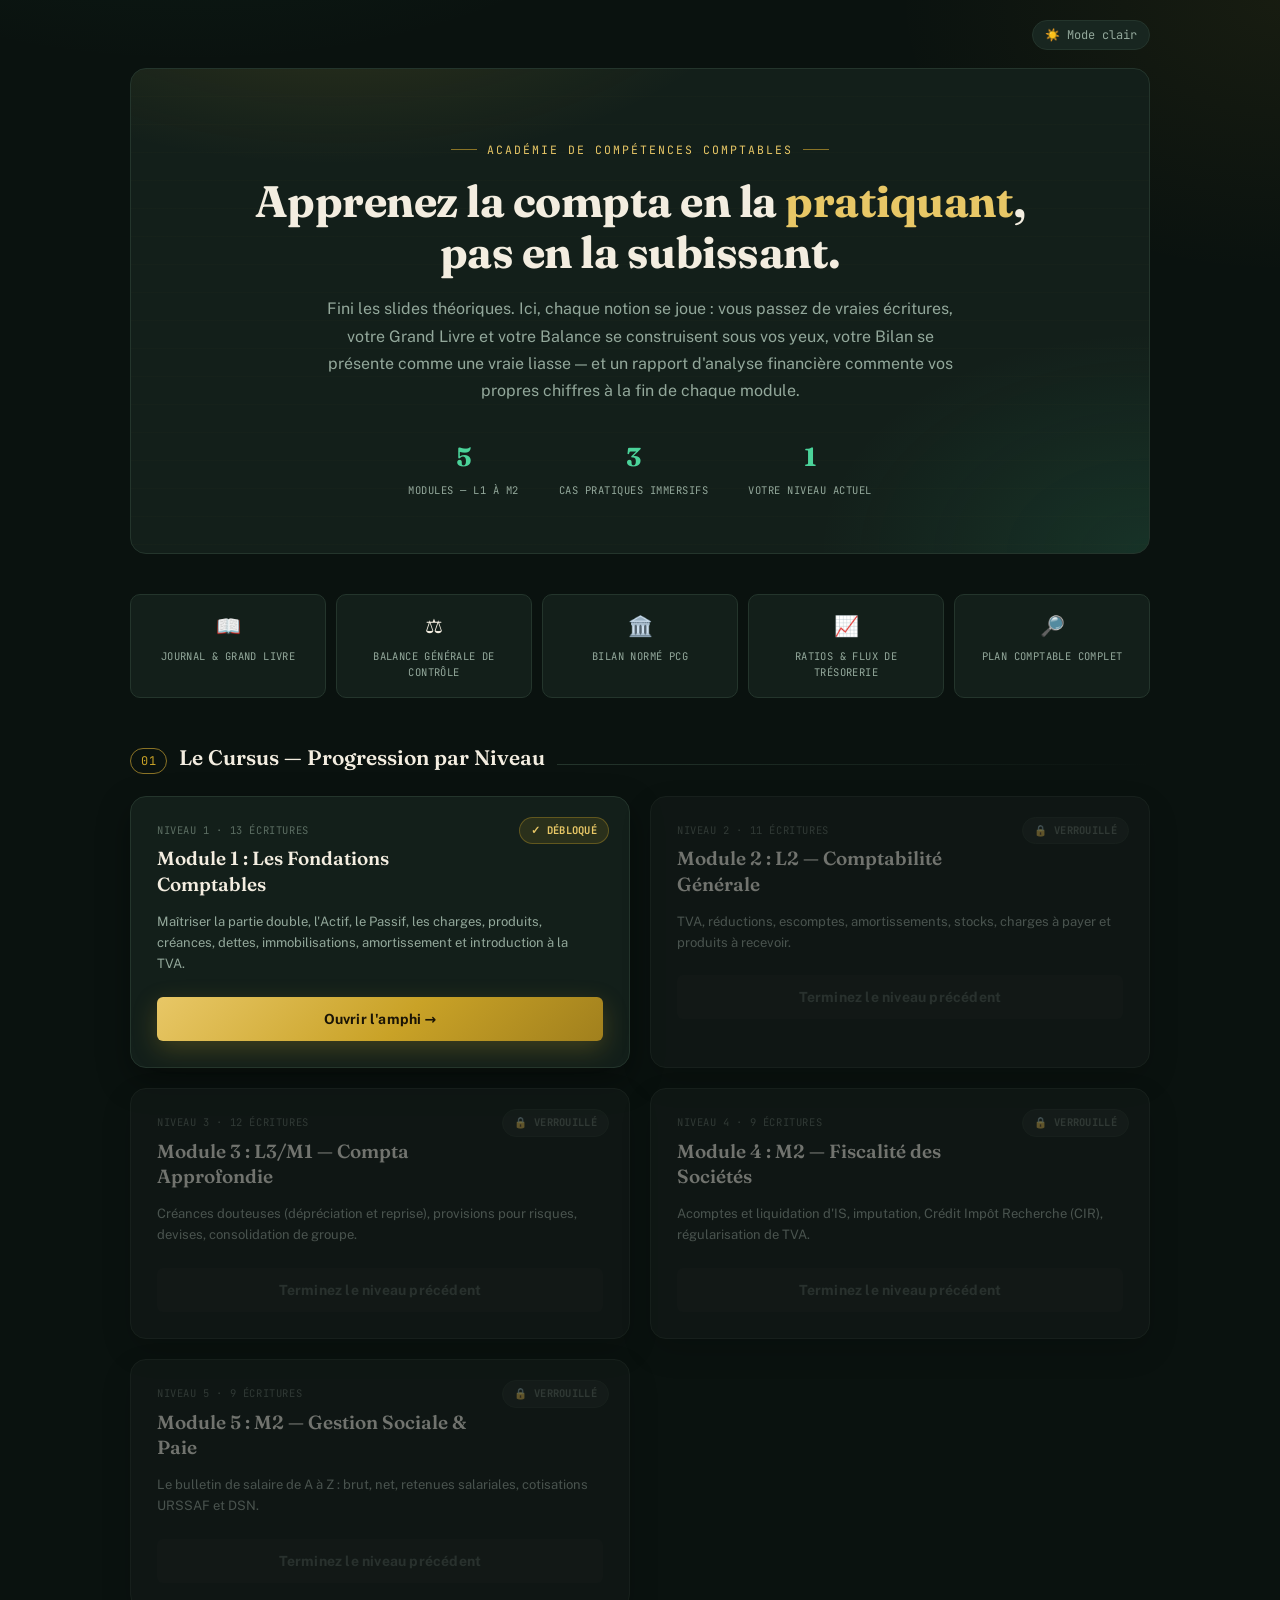
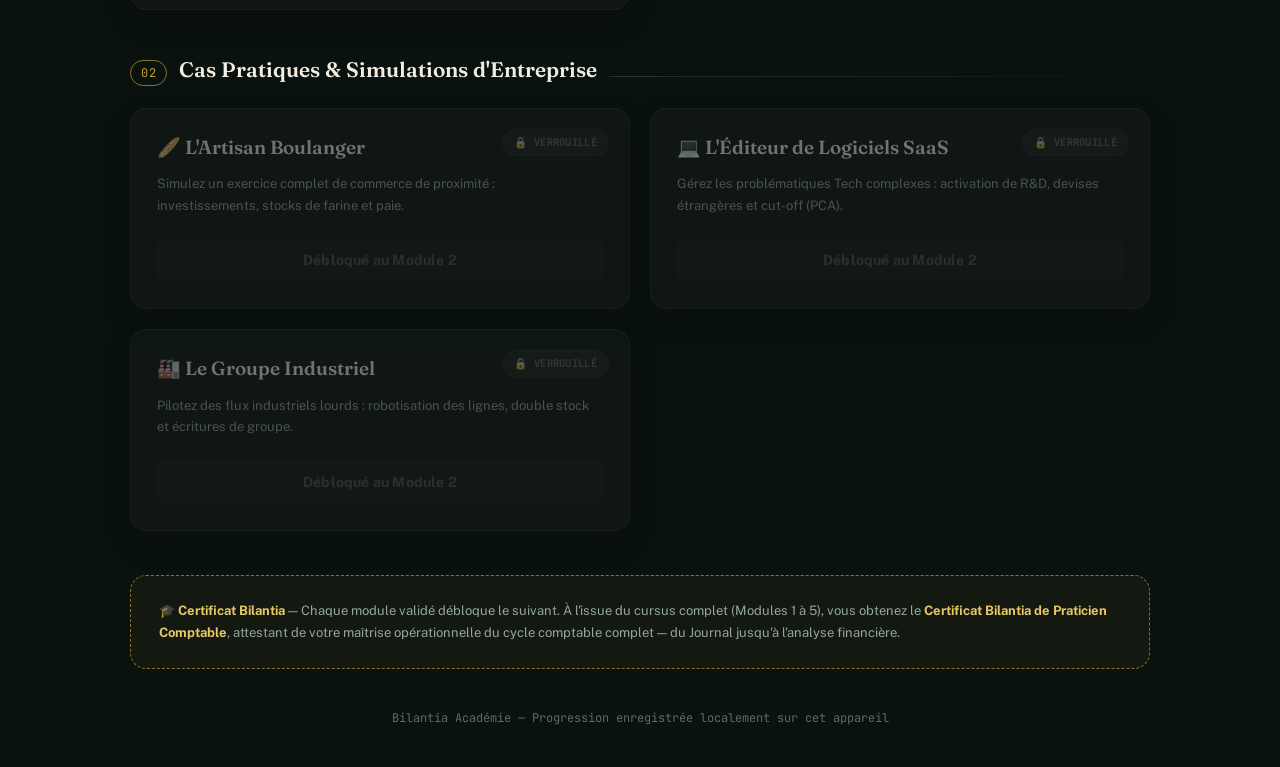
==== commit 13c65819: "Update index.html" ====
--- a/index.html
+++ b/index.html
@@ -125,7 +125,7 @@
 
     <script>
         const configModules = [
-            { id: "mod1", name: "Module 1 : L1 — Fondations Comptables", desc: "Maîtriser la partie double, l'Actif, le Passif, les flux de charges, produits, créances et dettes.", level: 1, tag: "9 écritures" },
+            { id: "mod1", name: "Module 1 : Les Fondations Comptables", desc: "Maîtriser la partie double, l'Actif, le Passif, les charges, produits, créances, dettes, immobilisations, amortissement et introduction à la TVA.", level: 1, tag: "13 écritures" },
             { id: "mod2", name: "Module 2 : L2 — Comptabilité Générale", desc: "TVA, réductions, escomptes, amortissements, stocks, charges à payer et produits à recevoir.", level: 2, tag: "11 écritures" },
             { id: "mod3", name: "Module 3 : L3/M1 — Compta Approfondie", desc: "Créances douteuses (dépréciation et reprise), provisions pour risques, devises, consolidation de groupe.", level: 3, tag: "12 écritures" },
             { id: "mod4", name: "Module 4 : M2 — Fiscalité des Sociétés", desc: "Acomptes et liquidation d'IS, imputation, Crédit Impôt Recherche (CIR), régularisation de TVA.", level: 4, tag: "9 écritures" },
--- a/style.css
+++ b/style.css
@@ -226,7 +226,7 @@
 
 .financial-line {
     display: flex; justify-content: space-between; align-items: center; font-size: 13px; padding: 9px 13px;
-    background: rgba(10,21,18,0.5); border-radius: 6px; margin-bottom: 6px; border-left: 3px solid transparent;
+    background: var(--bg-inset); border-radius: 6px; margin-bottom: 6px; border-left: 3px solid transparent;
     font-family: var(--font-mono);
 }
 .financial-line span:first-child { font-family: var(--font-body); color: var(--text-muted); }
@@ -427,3 +427,87 @@
 
 .ca3-line { display: flex; justify-content: space-between; padding: 9px 4px; font-size: 13.5px; font-family: var(--font-mono); border-bottom: 1px dashed var(--border-soft); }
 .ca3-line.total { font-weight: 700; color: var(--gold-bright); border-bottom: none; border-top: 2px solid var(--gold-dim); margin-top: 4px; padding-top: 12px; }
+
+/* ============================================================
+   THÈME CLAIR — "Ledger au Grand Jour"
+   Palette parchemin/ivoire + encre forêt, même identité, lisible
+   ============================================================ */
+:root.theme-light {
+    --bg-void: #f6f1e4;
+    --bg-main: #f6f1e4;
+    --bg-card: #fffdf7;
+    --bg-card-raised: #efe6d1;
+    --bg-inset: #ece0c6;
+    --border-color: #ddceac;
+    --border-soft: #e7dabb;
+
+    --text-main: #1f2e21;
+    --text-muted: #56624f;
+    --text-faint: #8b9382;
+    --paper: #1f2e21;
+
+    --gold: #a17d1f;
+    --gold-bright: #7d5f16;
+    --gold-dim: #c2a355;
+
+    --emerald: #1f7a52;
+    --emerald-bright: #146840;
+    --emerald-deep: #dff3e8;
+    --debit-red: #b0452f;
+    --debit-red-bright: #963823;
+    --credit-blue: #2f5f96;
+
+    --gradient-seal: linear-gradient(135deg, #d9b959 0%, #a17d1f 55%, #8a6a15 100%);
+    --gradient-emerald: linear-gradient(135deg, #2fa876 0%, #1f7a52 100%);
+
+    --shadow-card: 0 8px 24px rgba(60,50,20,0.09);
+    --shadow-gold: 0 8px 20px rgba(161,125,31,0.22);
+    --shadow-emerald: 0 8px 20px rgba(31,122,82,0.18);
+}
+
+:root.theme-light body {
+    background-image:
+        radial-gradient(ellipse 900px 500px at 15% -10%, rgba(31,122,82,0.06), transparent 60%),
+        radial-gradient(ellipse 700px 500px at 100% 0%, rgba(161,125,31,0.05), transparent 55%);
+}
+:root.theme-light .card {
+    background:
+        repeating-linear-gradient(180deg, transparent, transparent 27px, rgba(161,125,31,0.055) 28px),
+        var(--bg-card);
+}
+:root.theme-light .btn-main { color: #2a1f04; }
+:root.theme-light select, :root.theme-light input[type="number"], :root.theme-light input[type="text"] {
+    background-color: #fffdf9;
+}
+:root.theme-light ::-webkit-scrollbar-track { background: var(--bg-void); }
+:root.theme-light ::-webkit-scrollbar-thumb { background: var(--border-color); }
+
+/* ============================================================
+   BASCULE DE THÈME
+   ============================================================ */
+.theme-toggle {
+    display: flex; align-items: center; gap: 6px; background: var(--bg-card-raised);
+    border: 1px solid var(--border-color); border-radius: 20px; padding: 6px 12px; cursor: pointer;
+    font-family: var(--font-mono); font-size: 12px; color: var(--text-muted); transition: all 0.2s ease;
+}
+.theme-toggle:hover { border-color: var(--gold-dim); color: var(--text-main); }
+
+/* ============================================================
+   HEADER — toujours sombre par design (les deux thèmes) :
+   on fige donc son texte/boutons internes indépendamment du
+   thème choisi, pour ne jamais produire de texte sombre sur
+   fond sombre.
+   ============================================================ */
+header .logo { color: #f3ede0; }
+header .logo::before { color: #c9a227; }
+header .mission-subtitle { color: #93a89b; }
+header .xp-text { color: #e8c766; }
+header .xp-bar-container { background: #0a1512; border-color: #24352c; }
+header .btn-secondary {
+    background: #182620; border-color: #24352c; color: #f3ede0;
+}
+header .btn-secondary:hover { background: #203026; border-color: #c9a227; }
+header .theme-toggle {
+    background: #182620; border-color: #24352c; color: #93a89b;
+}
+header .theme-toggle:hover { border-color: #c9a227; color: #f3ede0; }
